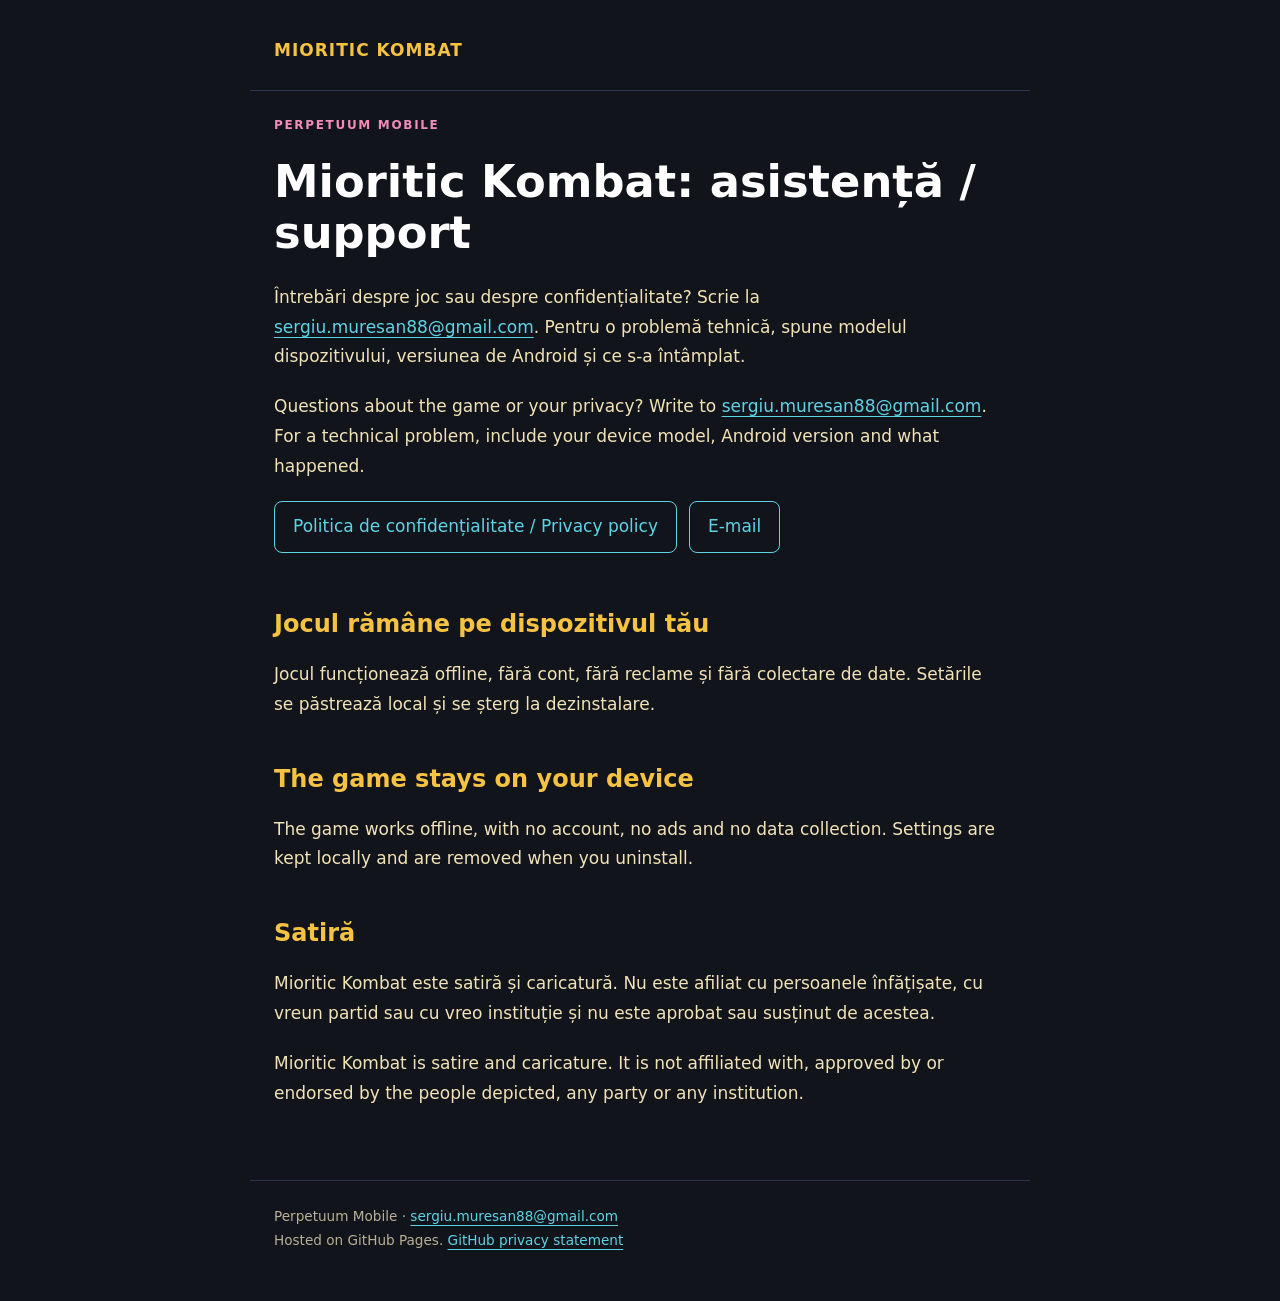
==== index.html @ cae913f0 "Publish support and privacy pages for Mioritic Kombat" ====
<!doctype html>
<html lang="ro"><head><meta charset="utf-8"><meta name="viewport" content="width=device-width,initial-scale=1"><meta name="color-scheme" content="dark"><meta name="description" content="Mioritic Kombat: contact and privacy information for the offline satirical fighting game."><title>Mioritic Kombat: asistență / support</title><link rel="stylesheet" href="./style.css"></head>
<body><header><a href="./">MIORITIC KOMBAT</a></header>
<main>
<p class="eyebrow">Perpetuum Mobile</p>
<h1>Mioritic Kombat: asistență / support</h1>
<p lang="ro">Întrebări despre joc sau despre confidențialitate? Scrie la <a href="mailto:sergiu.muresan88@gmail.com">sergiu.muresan88@gmail.com</a>. Pentru o problemă tehnică, spune modelul dispozitivului, versiunea de Android și ce s-a întâmplat.</p>
<p lang="en">Questions about the game or your privacy? Write to <a href="mailto:sergiu.muresan88@gmail.com">sergiu.muresan88@gmail.com</a>. For a technical problem, include your device model, Android version and what happened.</p>
<p><a class="button" href="privacy/">Politica de confidențialitate / Privacy policy</a><a class="button" href="mailto:sergiu.muresan88@gmail.com">E-mail</a></p>
<h2 lang="ro">Jocul rămâne pe dispozitivul tău</h2>
<p lang="ro">Jocul funcționează offline, fără cont, fără reclame și fără colectare de date. Setările se păstrează local și se șterg la dezinstalare.</p>
<h2 lang="en">The game stays on your device</h2>
<p lang="en">The game works offline, with no account, no ads and no data collection. Settings are kept locally and are removed when you uninstall.</p>
<h2 lang="ro">Satiră</h2>
<p lang="ro">Mioritic Kombat este satiră și caricatură. Nu este afiliat cu persoanele înfățișate, cu vreun partid sau cu vreo instituție și nu este aprobat sau susținut de acestea.</p>
<p lang="en">Mioritic Kombat is satire and caricature. It is not affiliated with, approved by or endorsed by the people depicted, any party or any institution.</p>
</main>
<footer>Perpetuum Mobile &middot; <a href="mailto:sergiu.muresan88@gmail.com">sergiu.muresan88@gmail.com</a><br>Hosted on GitHub Pages. <a href="https://docs.github.com/en/site-policy/privacy-policies/github-general-privacy-statement">GitHub privacy statement</a></footer></body></html>
---- style.css ----
*{box-sizing:border-box}html{color-scheme:dark}
body{margin:0;background:#12141c;color:#f2e3b6;font:17px/1.75 system-ui,-apple-system,BlinkMacSystemFont,"Segoe UI",sans-serif}
main,header,footer{max-width:780px;margin:auto;padding:24px}
header{padding-top:36px;border-bottom:1px solid #2c3550}
header a{font-weight:800;letter-spacing:.06em;text-decoration:none;color:#f5c242}
a{color:#5fd3e6;text-underline-offset:4px;overflow-wrap:anywhere}
a:hover{color:#b9f1f9}a:focus-visible{outline:3px solid #5fd3e6;outline-offset:5px}
h1{font-size:clamp(1.9rem,6vw,2.8rem);line-height:1.15;margin:20px 0 24px;color:#fff}
h2{font-size:1.5rem;line-height:1.3;margin-top:44px;color:#f5c242}
h3{font-size:1.15rem;line-height:1.4;margin-top:30px;color:#fff}
p{margin:0 0 20px}ul{margin:0 0 20px;padding-left:22px}
footer{font-size:.85rem;color:#b9b196;border-top:1px solid #2c3550;margin-top:28px;padding-bottom:48px}
.eyebrow{color:#f28cb8;text-transform:uppercase;letter-spacing:.14em;font-size:.75rem;font-weight:700}
.button{display:inline-block;border:1px solid #5fd3e6;padding:10px 18px;border-radius:8px;margin:0 12px 12px 0;text-decoration:none}
.meta{color:#b9b196}
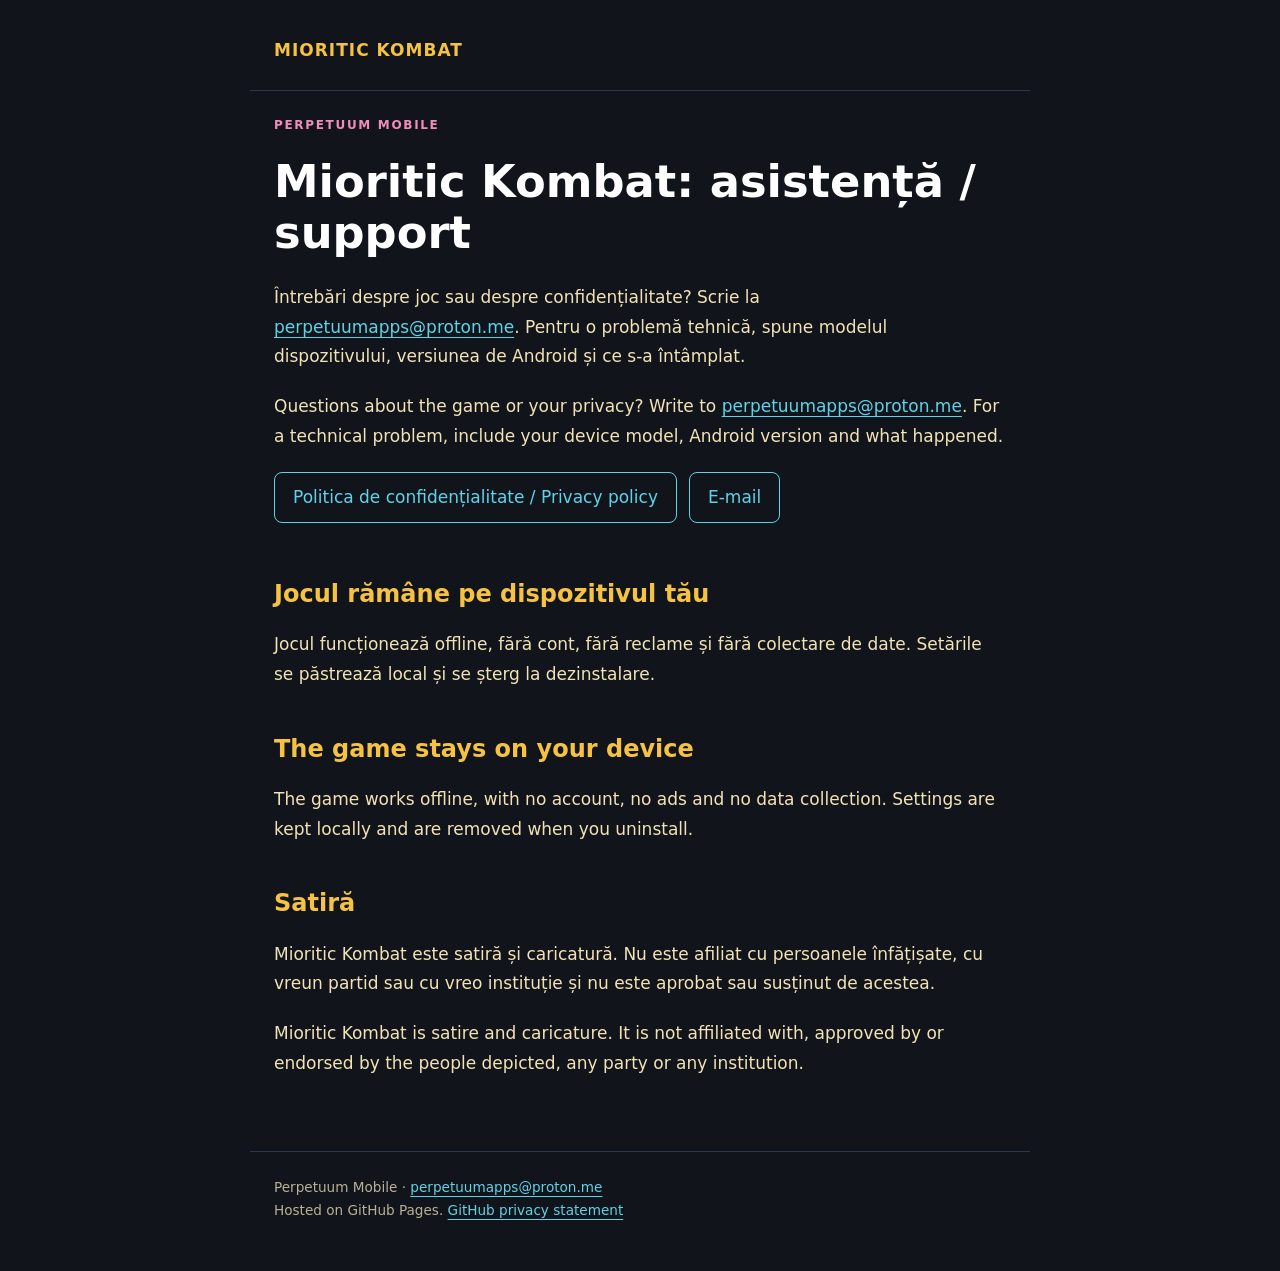
==== commit 6755db6e: "Change the contact address to perpetuumapps@proton.me Co-Authored-By: Claude Fable 5.2 <noreply@anth" ====
--- a/index.html
+++ b/index.html
@@ -4,9 +4,9 @@
 <main>
 <p class="eyebrow">Perpetuum Mobile</p>
 <h1>Mioritic Kombat: asistență / support</h1>
-<p lang="ro">Întrebări despre joc sau despre confidențialitate? Scrie la <a href="mailto:sergiu.muresan88@gmail.com">sergiu.muresan88@gmail.com</a>. Pentru o problemă tehnică, spune modelul dispozitivului, versiunea de Android și ce s-a întâmplat.</p>
-<p lang="en">Questions about the game or your privacy? Write to <a href="mailto:sergiu.muresan88@gmail.com">sergiu.muresan88@gmail.com</a>. For a technical problem, include your device model, Android version and what happened.</p>
-<p><a class="button" href="privacy/">Politica de confidențialitate / Privacy policy</a><a class="button" href="mailto:sergiu.muresan88@gmail.com">E-mail</a></p>
+<p lang="ro">Întrebări despre joc sau despre confidențialitate? Scrie la <a href="mailto:perpetuumapps@proton.me">perpetuumapps@proton.me</a>. Pentru o problemă tehnică, spune modelul dispozitivului, versiunea de Android și ce s-a întâmplat.</p>
+<p lang="en">Questions about the game or your privacy? Write to <a href="mailto:perpetuumapps@proton.me">perpetuumapps@proton.me</a>. For a technical problem, include your device model, Android version and what happened.</p>
+<p><a class="button" href="privacy/">Politica de confidențialitate / Privacy policy</a><a class="button" href="mailto:perpetuumapps@proton.me">E-mail</a></p>
 <h2 lang="ro">Jocul rămâne pe dispozitivul tău</h2>
 <p lang="ro">Jocul funcționează offline, fără cont, fără reclame și fără colectare de date. Setările se păstrează local și se șterg la dezinstalare.</p>
 <h2 lang="en">The game stays on your device</h2>
@@ -15,4 +15,4 @@
 <p lang="ro">Mioritic Kombat este satiră și caricatură. Nu este afiliat cu persoanele înfățișate, cu vreun partid sau cu vreo instituție și nu este aprobat sau susținut de acestea.</p>
 <p lang="en">Mioritic Kombat is satire and caricature. It is not affiliated with, approved by or endorsed by the people depicted, any party or any institution.</p>
 </main>
-<footer>Perpetuum Mobile &middot; <a href="mailto:sergiu.muresan88@gmail.com">sergiu.muresan88@gmail.com</a><br>Hosted on GitHub Pages. <a href="https://docs.github.com/en/site-policy/privacy-policies/github-general-privacy-statement">GitHub privacy statement</a></footer></body></html>
+<footer>Perpetuum Mobile &middot; <a href="mailto:perpetuumapps@proton.me">perpetuumapps@proton.me</a><br>Hosted on GitHub Pages. <a href="https://docs.github.com/en/site-policy/privacy-policies/github-general-privacy-statement">GitHub privacy statement</a></footer></body></html>
